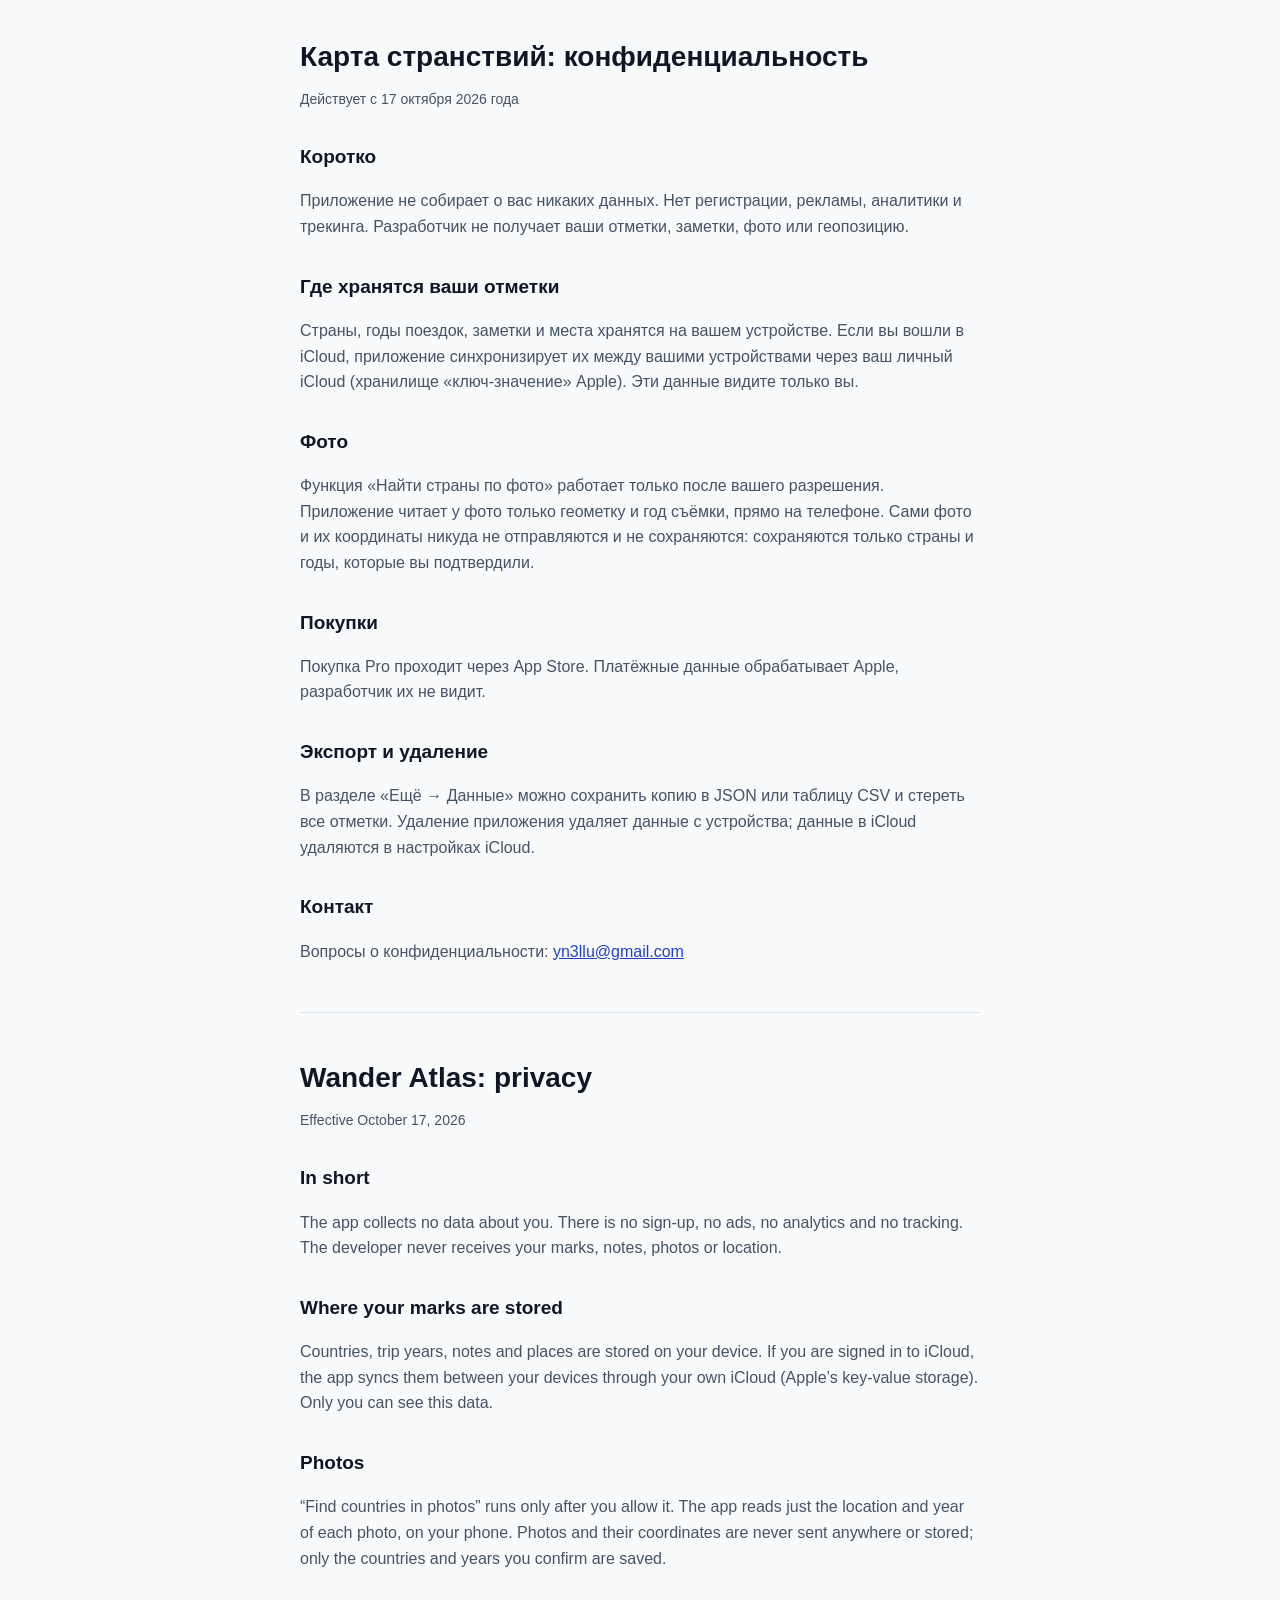
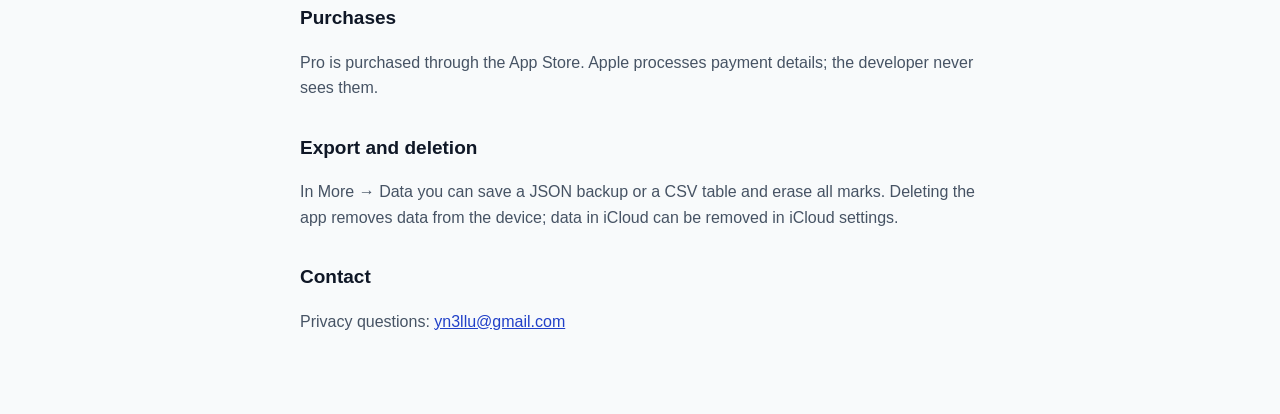
==== index.html @ 1e803e94 "Privacy policy for Wander Atlas / Карта странствий" ====
<!doctype html>
<html lang="ru">
<head>
<meta charset="utf-8">
<meta name="viewport" content="width=device-width,initial-scale=1">
<title>Карта странствий — конфиденциальность</title>
<style>
:root{--bg:#f8fafb;--ink:#0f1726;--ink2:#465364;--line:#dbe2e7;--accent:#2140c8}
@media (prefers-color-scheme:dark){:root{--bg:#10172a;--ink:#eef2fb;--ink2:#a8b3c9;--line:#27324f;--accent:#7b93ff}}
body{margin:0;background:var(--bg);color:var(--ink);font:16px/1.6 -apple-system,BlinkMacSystemFont,"Segoe UI",Roboto,sans-serif}
main{max-width:680px;margin:0 auto;padding:40px max(20px,env(safe-area-inset-left)) 64px}
h1{font-size:28px;line-height:1.2;margin:0 0 6px}
h2{font-size:19px;margin:32px 0 6px}
p,li{color:var(--ink2)}
.meta{color:var(--ink2);font-size:14px}
hr{border:0;border-top:1px solid var(--line);margin:48px 0}
a{color:var(--accent)}
</style>
</head>
<body>
<main>
<h1>Карта странствий: конфиденциальность</h1>
<p class="meta">Действует с 17 октября 2026 года</p>

<h2>Коротко</h2>
<p>Приложение не собирает о вас никаких данных. Нет регистрации, рекламы, аналитики и трекинга. Разработчик не получает ваши отметки, заметки, фото или геопозицию.</p>

<h2>Где хранятся ваши отметки</h2>
<p>Страны, годы поездок, заметки и места хранятся на вашем устройстве. Если вы вошли в iCloud, приложение синхронизирует их между вашими устройствами через ваш личный iCloud (хранилище «ключ-значение» Apple). Эти данные видите только вы.</p>

<h2>Фото</h2>
<p>Функция «Найти страны по фото» работает только после вашего разрешения. Приложение читает у фото только геометку и год съёмки, прямо на телефоне. Сами фото и их координаты никуда не отправляются и не сохраняются: сохраняются только страны и годы, которые вы подтвердили.</p>

<h2>Покупки</h2>
<p>Покупка Pro проходит через App Store. Платёжные данные обрабатывает Apple, разработчик их не видит.</p>

<h2>Экспорт и удаление</h2>
<p>В разделе «Ещё → Данные» можно сохранить копию в JSON или таблицу CSV и стереть все отметки. Удаление приложения удаляет данные с устройства; данные в iCloud удаляются в настройках iCloud.</p>

<h2>Контакт</h2>
<p>Вопросы о конфиденциальности: <a href="mailto:yn3llu@gmail.com">yn3llu@gmail.com</a></p>

<hr>

<h1>Wander Atlas: privacy</h1>
<p class="meta">Effective October 17, 2026</p>

<h2>In short</h2>
<p>The app collects no data about you. There is no sign-up, no ads, no analytics and no tracking. The developer never receives your marks, notes, photos or location.</p>

<h2>Where your marks are stored</h2>
<p>Countries, trip years, notes and places are stored on your device. If you are signed in to iCloud, the app syncs them between your devices through your own iCloud (Apple’s key-value storage). Only you can see this data.</p>

<h2>Photos</h2>
<p>“Find countries in photos” runs only after you allow it. The app reads just the location and year of each photo, on your phone. Photos and their coordinates are never sent anywhere or stored; only the countries and years you confirm are saved.</p>

<h2>Purchases</h2>
<p>Pro is purchased through the App Store. Apple processes payment details; the developer never sees them.</p>

<h2>Export and deletion</h2>
<p>In More → Data you can save a JSON backup or a CSV table and erase all marks. Deleting the app removes data from the device; data in iCloud can be removed in iCloud settings.</p>

<h2>Contact</h2>
<p>Privacy questions: <a href="mailto:yn3llu@gmail.com">yn3llu@gmail.com</a></p>
</main>
</body>
</html>
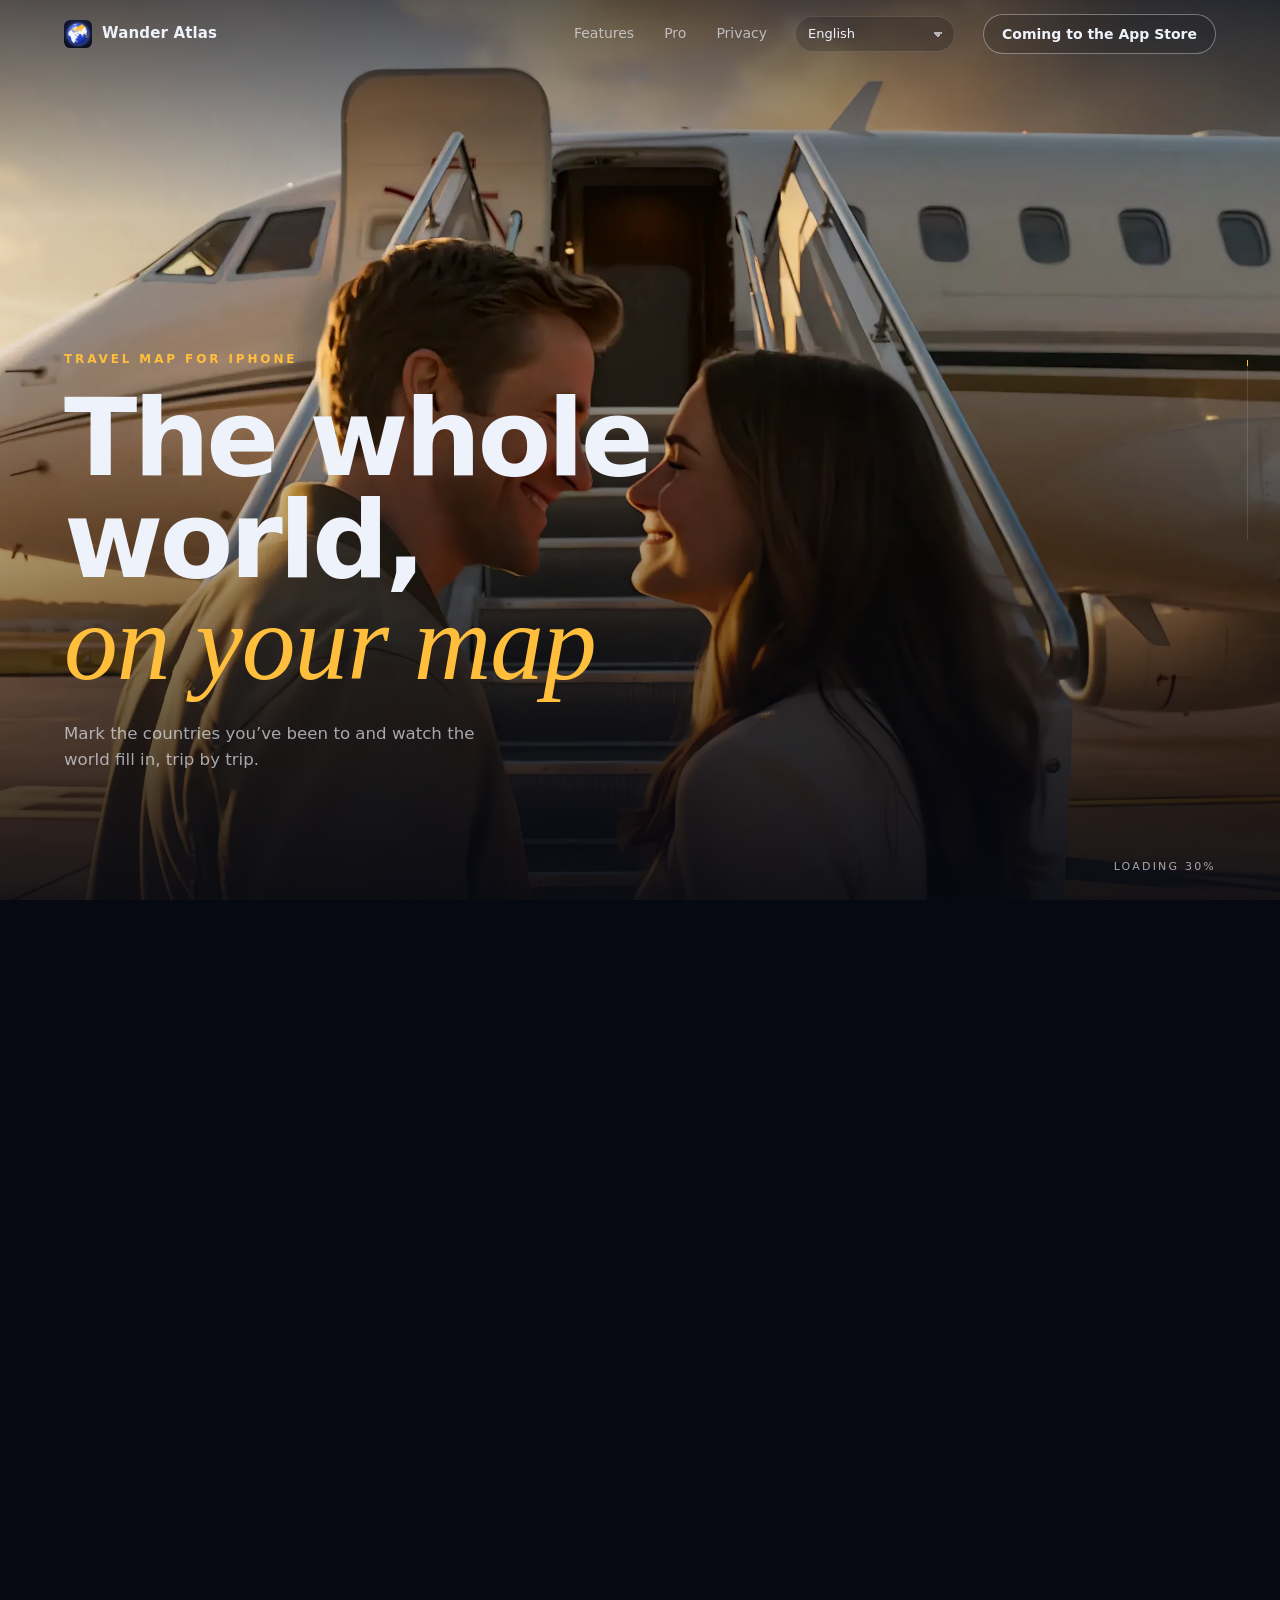
==== commit fada5ca5: "Wander Atlas landing (13 languages) + privacy policy at /privacy/" ====
--- a/index.html
+++ b/index.html
@@ -1,67 +1,213 @@
 <!doctype html>
-<html lang="ru">
+<html lang="en" data-langs="en,ru,es,pt,fr,de,it,zh-Hans,zh-Hant,ja,ko,tr,id">
 <head>
-<meta charset="utf-8">
-<meta name="viewport" content="width=device-width,initial-scale=1">
-<title>Карта странствий — конфиденциальность</title>
-<style>
-:root{--bg:#f8fafb;--ink:#0f1726;--ink2:#465364;--line:#dbe2e7;--accent:#2140c8}
-@media (prefers-color-scheme:dark){:root{--bg:#10172a;--ink:#eef2fb;--ink2:#a8b3c9;--line:#27324f;--accent:#7b93ff}}
-body{margin:0;background:var(--bg);color:var(--ink);font:16px/1.6 -apple-system,BlinkMacSystemFont,"Segoe UI",Roboto,sans-serif}
-main{max-width:680px;margin:0 auto;padding:40px max(20px,env(safe-area-inset-left)) 64px}
-h1{font-size:28px;line-height:1.2;margin:0 0 6px}
-h2{font-size:19px;margin:32px 0 6px}
-p,li{color:var(--ink2)}
-.meta{color:var(--ink2);font-size:14px}
-hr{border:0;border-top:1px solid var(--line);margin:48px 0}
-a{color:var(--accent)}
-</style>
+  <meta charset="utf-8">
+  <meta name="viewport" content="width=device-width, initial-scale=1, viewport-fit=cover">
+  <title data-i18n="meta.title">Wander Atlas — your travel map for iPhone</title>
+  <meta name="description" data-i18n-attr="content:meta.description" content="Mark the countries you’ve been to and watch your world fill in. Find trips in your photos, collect passport stamps, add widgets. No sign-up, no ads, works offline.">
+  <meta name="theme-color" content="#060912">
+  <meta property="og:title" content="Wander Atlas">
+  <meta property="og:description" content="Mark the countries you’ve been to and watch your world fill in.">
+  <meta property="og:image" content="assets/poster.jpg">
+  <link rel="icon" href="assets/img/favicon.png">
+  <link rel="apple-touch-icon" href="assets/img/apple-touch-icon.png">
+  <script>document.documentElement.classList.add('js')</script>
+  <link rel="preload" as="image" href="assets/poster.jpg">
+  <link rel="stylesheet" href="assets/css/site.css">
 </head>
 <body>
-<main>
-<h1>Карта странствий: конфиденциальность</h1>
-<p class="meta">Действует с 17 октября 2026 года</p>
-
-<h2>Коротко</h2>
-<p>Приложение не собирает о вас никаких данных. Нет регистрации, рекламы, аналитики и трекинга. Разработчик не получает ваши отметки, заметки, фото или геопозицию.</p>
-
-<h2>Где хранятся ваши отметки</h2>
-<p>Страны, годы поездок, заметки и места хранятся на вашем устройстве. Если вы вошли в iCloud, приложение синхронизирует их между вашими устройствами через ваш личный iCloud (хранилище «ключ-значение» Apple). Эти данные видите только вы.</p>
-
-<h2>Фото</h2>
-<p>Функция «Найти страны по фото» работает только после вашего разрешения. Приложение читает у фото только геометку и год съёмки, прямо на телефоне. Сами фото и их координаты никуда не отправляются и не сохраняются: сохраняются только страны и годы, которые вы подтвердили.</p>
-
-<h2>Покупки</h2>
-<p>Покупка Pro проходит через App Store. Платёжные данные обрабатывает Apple, разработчик их не видит.</p>
-
-<h2>Экспорт и удаление</h2>
-<p>В разделе «Ещё → Данные» можно сохранить копию в JSON или таблицу CSV и стереть все отметки. Удаление приложения удаляет данные с устройства; данные в iCloud удаляются в настройках iCloud.</p>
-
-<h2>Контакт</h2>
-<p>Вопросы о конфиденциальности: <a href="mailto:yn3llu@gmail.com">yn3llu@gmail.com</a></p>
-
-<hr>
-
-<h1>Wander Atlas: privacy</h1>
-<p class="meta">Effective October 17, 2026</p>
-
-<h2>In short</h2>
-<p>The app collects no data about you. There is no sign-up, no ads, no analytics and no tracking. The developer never receives your marks, notes, photos or location.</p>
-
-<h2>Where your marks are stored</h2>
-<p>Countries, trip years, notes and places are stored on your device. If you are signed in to iCloud, the app syncs them between your devices through your own iCloud (Apple’s key-value storage). Only you can see this data.</p>
-
-<h2>Photos</h2>
-<p>“Find countries in photos” runs only after you allow it. The app reads just the location and year of each photo, on your phone. Photos and their coordinates are never sent anywhere or stored; only the countries and years you confirm are saved.</p>
-
-<h2>Purchases</h2>
-<p>Pro is purchased through the App Store. Apple processes payment details; the developer never sees them.</p>
-
-<h2>Export and deletion</h2>
-<p>In More → Data you can save a JSON backup or a CSV table and erase all marks. Deleting the app removes data from the device; data in iCloud can be removed in iCloud settings.</p>
-
-<h2>Contact</h2>
-<p>Privacy questions: <a href="mailto:yn3llu@gmail.com">yn3llu@gmail.com</a></p>
-</main>
+
+  <header class="site-header" data-header>
+    <a class="logo" href="#top" aria-label="Wander Atlas"><img src="assets/img/favicon.png" alt="" width="28" height="28"><span>Wander Atlas</span></a>
+    <nav class="nav" aria-label="Menu">
+      <a href="#features" data-i18n="nav.features">Features</a>
+      <a href="#pro" data-i18n="nav.pro">Pro</a>
+      <a href="#privacy" data-i18n="nav.privacy">Privacy</a>
+    </nav>
+    <select class="lang" data-lang aria-label="Language"></select>
+    <a class="btn btn--ghost btn--sm" href="#get" data-i18n="cta.soon">Coming to the App Store</a>
+  </header>
+
+  <!--
+    The whole site is one scroll scene over the video (frame-scrub engine kept from the original page).
+    data-frames    — number of frames in assets/frames/{wide,tall}
+    data-video-map — scroll share : frame pairs; the video is scrubbed piecewise-linearly between them
+                     (plane on the ground under the first blocks, Earth from orbit under Pro, privacy and the end)
+    data-fade      — chapter fade in/out, share of the scroll
+    chapter timings (data-start / data-end) — shares of the section scroll.
+    Section height is in site.css (.journey).
+  -->
+  <main class="journey" id="top" data-journey
+        data-frames="193"
+        data-path="assets/frames/{set}/{index}.webp"
+        data-video-map="0:0 0.16:70 0.26:96 0.36:120 0.46:145 0.56:160 0.97:192"
+        data-fade="0.016">
+    <div class="journey__sticky">
+      <canvas class="journey__canvas" data-canvas aria-hidden="true"></canvas>
+      <div class="journey__shade" aria-hidden="true"></div>
+
+      <section class="chapter chapter--hero" data-chapter data-start="0" data-end="0.05">
+        <p class="eyebrow" data-i18n="hero.eyebrow">Travel map for iPhone</p>
+        <h1 class="display" data-i18n="hero.title">The whole world,<br><em>on your map</em></h1>
+        <p class="lead" data-i18n="hero.lead">Mark the countries you’ve been to and watch the world fill in, trip by trip.</p>
+      </section>
+
+      <section class="chapter chapter--card" data-chapter data-start="0.075" data-end="0.15" id="features">
+        <div class="card">
+          <div class="card__text">
+            <span class="chapter__num pop" style="--d:1">01</span>
+            <h2 class="chapter__title pop" style="--d:2" data-i18n="ch1.title">Tap. <em>Been.</em></h2>
+            <p class="chapter__text pop" style="--d:3" data-i18n="ch1.text">Choose Been, Want or Not into it for any country. Long-press and it’s painted in one go.</p>
+          </div>
+          <div class="card__media card__media--pair">
+            <figure class="phone pop pop--phone pop--back" style="--d:3"><img src="assets/screens/map.webp" alt="" width="660" height="1434"></figure>
+            <figure class="phone pop pop--phone" style="--d:4"><img src="assets/screens/card.webp" alt="" width="660" height="1434"></figure>
+          </div>
+        </div>
+      </section>
+
+      <section class="chapter chapter--card chapter--right" data-chapter data-start="0.175" data-end="0.245">
+        <div class="card">
+          <div class="card__text">
+            <span class="chapter__num pop" style="--d:1">02</span>
+            <h2 class="chapter__title pop" style="--d:2" data-i18n="ch2.title">Your photos <em>remember</em></h2>
+            <p class="chapter__text pop" style="--d:3" data-i18n="ch2.text">Wander Atlas reads the locations of your photos and suggests countries and trip years. Everything stays on your phone.</p>
+          </div>
+          <div class="card__media card__media--photos" aria-hidden="true">
+            <span class="photo pop" style="--d:3;--r:-8deg;--x:-100%;--y:-72%;z-index:2"><b>🇮🇹</b><i>2019</i></span>
+            <span class="photo pop" style="--d:4;--r:6deg;--x:-18%;--y:-104%"><b>🇯🇵</b><i>2024</i></span>
+            <span class="photo pop" style="--d:5;--r:-3deg;--x:-58%;--y:-2%"><b>🇵🇹</b><i>2023</i></span>
+            <span class="photo pop" style="--d:6;--r:9deg;--x:18%;--y:-1%;z-index:3"><b>🇲🇽</b><i>2022</i></span>
+          </div>
+        </div>
+      </section>
+
+      <section class="chapter chapter--card" data-chapter data-start="0.27" data-end="0.345">
+        <div class="card">
+          <div class="card__text">
+            <span class="chapter__num pop" style="--d:1">03</span>
+            <h2 class="chapter__title pop" style="--d:2" data-i18n="ch3.title">Your world <em>in numbers</em></h2>
+            <p class="chapter__text pop" style="--d:3" data-i18n="f3.text">Share of the world, of Earth’s land and its people, progress by continent and passport stamps: Ten, Euro tour, Islander and more.</p>
+          </div>
+          <div class="card__media">
+            <figure class="phone pop pop--phone" style="--d:3"><img src="assets/screens/stats.webp" alt="" width="660" height="1434"></figure>
+          </div>
+        </div>
+      </section>
+
+      <section class="chapter chapter--card chapter--right" data-chapter data-start="0.37" data-end="0.445">
+        <div class="card">
+          <div class="card__text">
+            <span class="chapter__num pop" style="--d:1">04</span>
+            <h2 class="chapter__title pop" style="--d:2" data-i18n="f4.title">Find any country</h2>
+            <p class="chapter__text pop" style="--d:3" data-i18n="f4.text">Search in 13 languages, filter by status, or paste a whole list to mark it at once.</p>
+          </div>
+          <div class="card__media">
+            <figure class="phone pop pop--phone" style="--d:3"><img src="assets/screens/list.webp" alt="" width="660" height="1434"></figure>
+          </div>
+        </div>
+      </section>
+
+      <section class="chapter chapter--card" data-chapter data-start="0.47" data-end="0.545">
+        <div class="card">
+          <div class="card__text">
+            <span class="chapter__num pop" style="--d:1">05</span>
+            <h2 class="chapter__title pop" style="--d:2" data-i18n="f5.title">Eight themes</h2>
+            <p class="chapter__text pop" style="--d:3" data-i18n="f5.text">From Atlas to Neon Seoul and Old Map, light and dark, with app icons to match.</p>
+          </div>
+          <div class="card__media">
+            <figure class="phone pop pop--phone" style="--d:3"><img src="assets/screens/themes.webp" alt="" width="660" height="1434"></figure>
+          </div>
+        </div>
+      </section>
+
+      <section class="chapter chapter--card chapter--right" data-chapter data-start="0.57" data-end="0.645">
+        <div class="card">
+          <div class="card__text">
+            <span class="chapter__num pop" style="--d:1">06</span>
+            <h2 class="chapter__title pop" style="--d:2" data-i18n="f6.title">On your Home Screen</h2>
+            <p class="chapter__text pop" style="--d:3" data-i18n="f6.text">Widgets with your map and count, Lock Screen widgets, and a share image for stories in one tap.</p>
+          </div>
+          <div class="card__media">
+            <figure class="phone pop pop--phone" style="--d:3"><img src="assets/screens/widgets.webp" alt="" width="660" height="1434"></figure>
+          </div>
+        </div>
+      </section>
+
+      <section class="chapter chapter--card chapter--wide" data-chapter data-start="0.67" data-end="0.76" id="pro">
+        <div class="card card--pro">
+          <div class="card__text">
+            <p class="eyebrow pop" style="--d:1">Pro</p>
+            <h2 class="chapter__title pop" style="--d:2" data-i18n="pro.title">One purchase. <em>Yours forever.</em></h2>
+            <p class="chapter__text pop" style="--d:3" data-i18n="pro.intro">No subscription. Unlocks on every device with your Apple Account.</p>
+            <ul class="checks">
+              <li class="pop" style="--d:4" data-i18n="pro.l1">7 more themes</li>
+              <li class="pop" style="--d:5" data-i18n="pro.l2">7 app icons in theme colours</li>
+              <li class="pop" style="--d:6" data-i18n="pro.l3">Your own colour for any country</li>
+              <li class="pop" style="--d:7" data-i18n="pro.l4">Find countries in your photos</li>
+            </ul>
+          </div>
+          <div class="icons" aria-hidden="true">
+            <img class="pop pop--icon" style="--d:3" src="assets/img/atlas.png" alt=""><img class="pop pop--icon" style="--d:4" src="assets/img/lagoon.png" alt="">
+            <img class="pop pop--icon" style="--d:5" src="assets/img/polar.png" alt=""><img class="pop pop--icon" style="--d:6" src="assets/img/sakura.png" alt="">
+            <img class="pop pop--icon" style="--d:7" src="assets/img/seoul.png" alt=""><img class="pop pop--icon" style="--d:8" src="assets/img/dunes.png" alt="">
+            <img class="pop pop--icon" style="--d:9" src="assets/img/graphite.png" alt=""><img class="pop pop--icon" style="--d:10" src="assets/img/oldmap.png" alt="">
+          </div>
+        </div>
+      </section>
+
+      <section class="chapter chapter--card chapter--wide" data-chapter data-start="0.785" data-end="0.875" id="privacy">
+        <div class="card card--privacy">
+          <div class="card__head">
+            <p class="eyebrow pop" style="--d:1" data-i18n="privacy.eyebrow">Privacy</p>
+            <h2 class="chapter__title pop" style="--d:2" data-i18n="privacy.title">No accounts.<br><em>No ads. No tracking.</em></h2>
+          </div>
+          <ol class="steps">
+            <li class="step pop" style="--d:3">
+              <span class="step__num">01</span>
+              <h3 class="step__title" data-i18n="p1.title">On your phone</h3>
+              <p class="step__text" data-i18n="p1.text">Your marks live on your device and in your own iCloud. We never see them.</p>
+            </li>
+            <li class="step pop" style="--d:4">
+              <span class="step__num">02</span>
+              <h3 class="step__title" data-i18n="p2.title">Photos stay put</h3>
+              <p class="step__text" data-i18n="p2.text">Only the location and year of a photo are read, right on the phone. Nothing is uploaded.</p>
+            </li>
+            <li class="step pop" style="--d:5">
+              <span class="step__num">03</span>
+              <h3 class="step__title" data-i18n="p3.title">Works offline</h3>
+              <p class="step__text" data-i18n="p3.text">The whole world map is inside the app. No internet needed, even at 10,000 metres.</p>
+            </li>
+          </ol>
+          <a class="link pop" style="--d:6" href="privacy/" data-i18n="privacy.link">Privacy policy →</a>
+        </div>
+      </section>
+
+      <section class="chapter chapter--final" data-chapter data-start="0.90" data-end="1" id="get">
+        <img class="final__icon pop pop--icon" style="--d:1" src="assets/img/icon-256.png" alt="" width="96" height="96">
+        <p class="eyebrow pop" style="--d:2">Wander Atlas</p>
+        <h2 class="display pop" style="--d:3" data-i18n="final.title">Where <em>next?</em></h2>
+        <p class="ticker pop" style="--d:4" data-i18n="final.ticker">195 countries · 13 languages · 0 ads</p>
+        <div class="actions pop" style="--d:5">
+          <span class="btn btn--accent btn--static" data-i18n="cta.soonLong">Coming soon to the App Store</span>
+          <a class="btn btn--ghost" href="#features" data-i18n="cta.inside">See what’s inside</a>
+        </div>
+        <footer class="final__foot pop" style="--d:6">
+          <span>© 2026 Wander Atlas</span>
+          <a href="privacy/" data-i18n="footer.privacy">Privacy policy</a>
+          <a href="mailto:yn3llu@gmail.com" data-i18n="footer.support">Support</a>
+        </footer>
+      </section>
+
+      <div class="scroll-hint" data-hint aria-hidden="true">
+        <span data-i18n="hint">Scroll</span>
+        <i></i>
+      </div>
+      <div class="journey__rail" aria-hidden="true"><span data-progress></span></div>
+      <div class="journey__loader" data-loader data-i18n-tpl="loader" aria-hidden="true">Loading 0%</div>
+    </div>
+  </main>
+
+  <script src="assets/js/main.js" defer></script>
 </body>
 </html>
--- a/assets/css/site.css
+++ b/assets/css/site.css
@@ -0,0 +1,327 @@
+/* Wander Atlas — landing. Fonts are self-hosted (no third-party requests). */
+@font-face { font-family: "Geologica"; font-weight: 600; font-display: swap; src: url(../fonts/geologica-latin-600-normal.woff2) format("woff2"); unicode-range: U+0000-00FF, U+0131, U+0152-0153, U+02BB-02BC, U+02C6, U+02DA, U+02DC, U+2000-206F, U+2074, U+20AC, U+2122, U+2191, U+2193, U+2212, U+2215, U+FEFF, U+FFFD; }
+@font-face { font-family: "Geologica"; font-weight: 600; font-display: swap; src: url(../fonts/geologica-latin-ext-600-normal.woff2) format("woff2"); unicode-range: U+0100-02AF, U+0304, U+0308, U+0329, U+1E00-1E9F, U+1EF2-1EFF, U+2020, U+20A0-20AB, U+20AD-20C0, U+2113, U+2C60-2C7F, U+A720-A7FF; }
+@font-face { font-family: "Geologica"; font-weight: 600; font-display: swap; src: url(../fonts/geologica-cyrillic-600-normal.woff2) format("woff2"); unicode-range: U+0301, U+0400-045F, U+0490-0491, U+04B0-04B1, U+2116; }
+@font-face { font-family: "Geologica"; font-weight: 800; font-display: swap; src: url(../fonts/geologica-latin-800-normal.woff2) format("woff2"); unicode-range: U+0000-00FF, U+0131, U+0152-0153, U+02BB-02BC, U+02C6, U+02DA, U+02DC, U+2000-206F, U+2074, U+20AC, U+2122, U+2191, U+2193, U+2212, U+2215, U+FEFF, U+FFFD; }
+@font-face { font-family: "Geologica"; font-weight: 800; font-display: swap; src: url(../fonts/geologica-latin-ext-800-normal.woff2) format("woff2"); unicode-range: U+0100-02AF, U+0304, U+0308, U+0329, U+1E00-1E9F, U+1EF2-1EFF, U+2020, U+20A0-20AB, U+20AD-20C0, U+2113, U+2C60-2C7F, U+A720-A7FF; }
+@font-face { font-family: "Geologica"; font-weight: 800; font-display: swap; src: url(../fonts/geologica-cyrillic-800-normal.woff2) format("woff2"); unicode-range: U+0301, U+0400-045F, U+0490-0491, U+04B0-04B1, U+2116; }
+@font-face { font-family: "Onest"; font-weight: 400; font-display: swap; src: url(../fonts/onest-latin-400-normal.woff2) format("woff2"); unicode-range: U+0000-00FF, U+0131, U+0152-0153, U+02BB-02BC, U+02C6, U+02DA, U+02DC, U+2000-206F, U+2074, U+20AC, U+2122, U+2191, U+2193, U+2212, U+2215, U+FEFF, U+FFFD; }
+@font-face { font-family: "Onest"; font-weight: 400; font-display: swap; src: url(../fonts/onest-latin-ext-400-normal.woff2) format("woff2"); unicode-range: U+0100-02AF, U+0304, U+0308, U+0329, U+1E00-1E9F, U+1EF2-1EFF, U+2020, U+20A0-20AB, U+20AD-20C0, U+2113, U+2C60-2C7F, U+A720-A7FF; }
+@font-face { font-family: "Onest"; font-weight: 400; font-display: swap; src: url(../fonts/onest-cyrillic-400-normal.woff2) format("woff2"); unicode-range: U+0301, U+0400-045F, U+0490-0491, U+04B0-04B1, U+2116; }
+@font-face { font-family: "Onest"; font-weight: 600; font-display: swap; src: url(../fonts/onest-latin-600-normal.woff2) format("woff2"); unicode-range: U+0000-00FF, U+0131, U+0152-0153, U+02BB-02BC, U+02C6, U+02DA, U+02DC, U+2000-206F, U+2074, U+20AC, U+2122, U+2191, U+2193, U+2212, U+2215, U+FEFF, U+FFFD; }
+@font-face { font-family: "Onest"; font-weight: 600; font-display: swap; src: url(../fonts/onest-latin-ext-600-normal.woff2) format("woff2"); unicode-range: U+0100-02AF, U+0304, U+0308, U+0329, U+1E00-1E9F, U+1EF2-1EFF, U+2020, U+20A0-20AB, U+20AD-20C0, U+2113, U+2C60-2C7F, U+A720-A7FF; }
+@font-face { font-family: "Onest"; font-weight: 600; font-display: swap; src: url(../fonts/onest-cyrillic-600-normal.woff2) format("woff2"); unicode-range: U+0301, U+0400-045F, U+0490-0491, U+04B0-04B1, U+2116; }
+@font-face { font-family: "Spectral"; font-style: italic; font-weight: 400; font-display: swap; src: url(../fonts/spectral-latin-400-italic.woff2) format("woff2"); unicode-range: U+0000-00FF, U+0131, U+0152-0153, U+02BB-02BC, U+02C6, U+02DA, U+02DC, U+2000-206F, U+2074, U+20AC, U+2122, U+2191, U+2193, U+2212, U+2215, U+FEFF, U+FFFD; }
+@font-face { font-family: "Spectral"; font-style: italic; font-weight: 400; font-display: swap; src: url(../fonts/spectral-latin-ext-400-italic.woff2) format("woff2"); unicode-range: U+0100-02AF, U+0304, U+0308, U+0329, U+1E00-1E9F, U+1EF2-1EFF, U+2020, U+20A0-20AB, U+20AD-20C0, U+2113, U+2C60-2C7F, U+A720-A7FF; }
+@font-face { font-family: "Spectral"; font-style: italic; font-weight: 400; font-display: swap; src: url(../fonts/spectral-cyrillic-400-italic.woff2) format("woff2"); unicode-range: U+0301, U+0400-045F, U+0490-0491, U+04B0-04B1, U+2116; }
+
+:root {
+  --bg: #060912;
+  --surface: #0c1120;
+  --surface-2: #121a2e;
+  --text: #eef2fb;
+  --muted: rgba(238, 242, 251, 0.66);
+  --faint: rgba(238, 242, 251, 0.13);
+  --accent: #ffbf3c;          /* the app's "Want" amber in dark mode */
+  --accent-ink: #1c1400;
+  --been: #7b93ff;            /* the app's "Been" blue in dark mode */
+
+  --display: "Geologica", "Onest", system-ui, -apple-system, "PingFang SC", "Hiragino Sans", "Apple SD Gothic Neo", sans-serif;
+  --sans: "Onest", system-ui, -apple-system, "PingFang SC", "Hiragino Sans", "Apple SD Gothic Neo", "Segoe UI", sans-serif;
+  --serif: "Spectral", Georgia, "Times New Roman", serif;
+
+  --gutter: clamp(20px, 5vw, 72px);
+  --header-h: 68px;
+  --ease-out: cubic-bezier(0.2, 0.7, 0.2, 1);
+}
+
+*, *::before, *::after { box-sizing: border-box; }
+html { -webkit-text-size-adjust: 100%; scroll-behavior: smooth; }
+body {
+  margin: 0;
+  background: var(--bg);
+  color: var(--text);
+  font: 400 16px/1.6 var(--sans);
+  -webkit-font-smoothing: antialiased;
+  -moz-osx-font-smoothing: grayscale;
+}
+a { color: inherit; text-decoration: none; }
+img { display: block; max-width: 100%; }
+:focus-visible { outline: 2px solid var(--accent); outline-offset: 3px; }
+
+/* ---------- common ---------- */
+.logo { display: inline-flex; align-items: center; gap: 10px; font: 600 15px/1 var(--display); letter-spacing: 0.01em; }
+.logo img { border-radius: 22.5%; }
+.eyebrow { margin: 0 0 18px; font-size: 12px; font-weight: 600; letter-spacing: 0.24em; text-transform: uppercase; color: var(--accent); }
+.display {
+  margin: 0;
+  font: 800 clamp(48px, 8.4vw, 128px)/0.95 var(--display);
+  letter-spacing: -0.035em;
+  text-wrap: balance;
+}
+.display em, .chapter__title em {
+  font-family: var(--serif);
+  font-style: italic;
+  font-weight: 400;
+  letter-spacing: -0.01em;
+  color: var(--accent);
+}
+/* Chinese, Japanese, Korean: the serif italic has no CJK glyphs — keep the gold accent, upright sans */
+:lang(zh) :is(.display, .chapter__title) em, :lang(ja) :is(.display, .chapter__title) em, :lang(ko) :is(.display, .chapter__title) em {
+  font-family: var(--display); font-style: normal; font-weight: 800; letter-spacing: -0.02em;
+}
+:lang(zh) :is(.display, .chapter__title), :lang(ja) :is(.display, .chapter__title), :lang(ko) :is(.display, .chapter__title) { line-height: 1.15; line-break: strict; }
+:lang(ko) :is(.display, .chapter__title, .chapter__text, .lead) { word-break: keep-all; }   /* Korean wraps between words */
+:lang(ja) :is(.display, .chapter__title, .chapter__text, .lead, .step__text) { word-break: auto-phrase; }                     /* Japanese wraps between phrases where supported */
+.lead { max-width: 460px; margin: 26px 0 0; font-size: clamp(16px, 1.3vw, 19px); color: var(--muted); }
+.link { color: var(--accent); border-bottom: 1px solid rgba(255, 191, 60, 0.35); transition: border-color 0.3s; }
+.link:hover { border-color: var(--accent); }
+
+.btn {
+  display: inline-flex; align-items: center; justify-content: center; gap: 10px;
+  min-height: 52px; padding: 0 28px;
+  border: 1px solid transparent; border-radius: 999px;
+  font: 600 15px/1 var(--sans);
+  cursor: pointer; white-space: nowrap;
+  transition: background-color 0.3s, border-color 0.3s, color 0.3s, transform 0.3s var(--ease-out);
+}
+.btn:hover { transform: translateY(-1px); }
+.btn--sm { min-height: 40px; padding: 0 18px; font-size: 14px; }
+.btn--accent { background: var(--accent); color: var(--accent-ink); }
+.btn--accent:hover { background: #ffcd66; }
+.btn--static { cursor: default; }
+.btn--static:hover { transform: none; }
+.btn--ghost {
+  border-color: rgba(238, 242, 251, 0.38); color: var(--text);
+  background: rgba(6, 9, 18, 0.14); backdrop-filter: blur(8px); -webkit-backdrop-filter: blur(8px);
+}
+.btn--ghost:hover { border-color: var(--text); }
+
+/* ---------- header ---------- */
+.site-header {
+  position: fixed; inset: 0 0 auto; z-index: 50;
+  display: flex; align-items: center; gap: 28px;
+  height: calc(var(--header-h) + env(safe-area-inset-top, 0px));
+  padding: env(safe-area-inset-top, 0px) var(--gutter) 0;
+  border-bottom: 1px solid transparent;
+  transition: background-color 0.4s, border-color 0.4s, backdrop-filter 0.4s;
+}
+.site-header.is-solid {
+  background: rgba(6, 9, 18, 0.74); border-bottom-color: var(--faint);
+  backdrop-filter: blur(16px); -webkit-backdrop-filter: blur(16px);
+}
+.nav { display: flex; gap: 30px; margin-left: auto; font-size: 14px; }
+.nav a { color: var(--muted); transition: color 0.3s; }
+.nav a:hover { color: var(--text); }
+.lang {
+  -webkit-appearance: none; appearance: none;
+  height: 36px; padding: 0 30px 0 12px; border-radius: 999px;
+  border: 1px solid var(--faint); background: rgba(6, 9, 18, 0.2); color: var(--text);
+  font: 500 13px var(--sans); cursor: pointer;
+  background-image: linear-gradient(45deg, transparent 50%, var(--muted) 50%), linear-gradient(135deg, var(--muted) 50%, transparent 50%);
+  background-position: calc(100% - 16px) 15px, calc(100% - 11px) 15px; background-size: 5px 5px; background-repeat: no-repeat;
+}
+.lang option { color: #000; }
+@media (max-width: 860px) {
+  .nav { display: none; }
+  .lang { margin-left: auto; }
+  .site-header .btn { display: none; }
+}
+
+/* ---------- the whole site is one scroll scene (frame-scrub mechanics as in the original page) ---------- */
+.journey { position: relative; display: block; height: 1500vh; }
+.journey__sticky {
+  position: sticky; top: 0; height: 100vh; height: 100svh; overflow: hidden;
+  background: #000 url("../poster.jpg") center / cover no-repeat;
+}
+.journey__canvas { position: absolute; inset: 0; display: block; width: 100%; height: 100%; }
+.journey__shade {
+  position: absolute; inset: 0; pointer-events: none;
+  background:
+    linear-gradient(180deg, rgba(6, 9, 18, 0.6) 0%, rgba(6, 9, 18, 0) 24%),
+    linear-gradient(0deg, rgba(6, 9, 18, 0.88) 0%, rgba(6, 9, 18, 0.42) 32%, rgba(6, 9, 18, 0) 60%);
+}
+.chapter {
+  position: absolute; left: var(--gutter); bottom: clamp(108px, 14vh, 160px);
+  max-width: 560px; opacity: 0; visibility: hidden; will-change: opacity, transform;
+}
+.chapter--right { left: auto; right: var(--gutter); }
+.chapter--hero { max-width: 940px; opacity: 1; visibility: visible; }
+.chapter--hero > * { animation: rise 1.4s var(--ease-out) both; }
+.chapter--hero > :nth-child(2) { animation-delay: 0.12s; }
+.chapter--hero > :nth-child(3) { animation-delay: 0.28s; }
+.chapter--final {
+  inset: 0; max-width: none;
+  display: flex; flex-direction: column; align-items: center; justify-content: center;
+  padding: 0 var(--gutter); text-align: center;
+}
+.final__icon { width: 88px; height: 88px; border-radius: 22.5%; margin-bottom: 26px; box-shadow: 0 20px 60px -10px rgba(123, 147, 255, 0.55), 0 0 0 1px rgba(255, 255, 255, 0.08); }
+.ticker { margin: 22px 0 0; font: 600 13px var(--sans); letter-spacing: 0.18em; text-transform: uppercase; color: var(--muted); }
+.final__foot {
+  position: absolute; left: 0; right: 0; bottom: calc(22px + env(safe-area-inset-bottom, 0px));
+  display: flex; flex-wrap: wrap; justify-content: center; gap: 8px 26px; padding: 0 var(--gutter);
+  font-size: 13px; color: var(--muted);
+}
+.final__foot a { transition: color 0.3s; }
+.final__foot a:hover { color: var(--text); }
+.chapter__num { display: flex; align-items: center; gap: 14px; font-size: 12px; font-weight: 600; letter-spacing: 0.28em; color: var(--accent); }
+.chapter__num::after { content: ""; width: 48px; height: 1px; background: currentColor; opacity: 0.6; }
+.chapter__title { margin: 16px 0; font: 800 clamp(40px, 4.6vw, 72px)/1 var(--display); letter-spacing: -0.03em; text-wrap: balance; }
+.chapter__text { max-width: 440px; margin: 0; font-size: clamp(15px, 1.2vw, 18px); color: var(--muted); }
+.actions { display: flex; flex-wrap: wrap; justify-content: center; gap: 12px; margin-top: 36px; }
+.scroll-hint {
+  position: absolute; left: 50%; bottom: calc(24px + env(safe-area-inset-bottom, 0px));
+  display: flex; flex-direction: column; align-items: center; gap: 10px;
+  transform: translateX(-50%); font-size: 11px; letter-spacing: 0.3em; text-transform: uppercase;
+  color: var(--muted); pointer-events: none;
+}
+.scroll-hint i { position: relative; width: 1px; height: 40px; overflow: hidden; background: var(--faint); }
+.scroll-hint i::after { content: ""; position: absolute; inset: 0; background: var(--text); animation: drip 2s var(--ease-out) infinite; }
+.journey__rail { position: absolute; top: 50%; right: calc(var(--gutter) / 2); width: 1px; height: 180px; margin-top: -90px; background: var(--faint); }
+.journey__rail span { position: absolute; inset: 0; background: var(--accent); transform: scaleY(0); transform-origin: top; }
+.journey__loader {
+  position: absolute; right: var(--gutter); bottom: calc(24px + env(safe-area-inset-bottom, 0px));
+  font-size: 11px; letter-spacing: 0.2em; text-transform: uppercase; color: var(--muted); transition: opacity 0.6s;
+}
+.journey__loader.is-done { opacity: 0; }
+
+/* ---------- glass cards that pop out over the video ---------- */
+.chapter.chapter--card {
+  inset: calc(var(--header-h) + env(safe-area-inset-top, 0px)) var(--gutter) clamp(28px, 6vh, 64px);
+  max-width: none; display: flex; align-items: center; justify-content: flex-start;
+}
+.chapter.chapter--card.chapter--right { justify-content: flex-end; }
+.chapter.chapter--wide { justify-content: center; }
+.card {
+  position: relative; display: grid; grid-template-columns: minmax(0, 1fr) auto; align-items: center;
+  gap: clamp(28px, 4vw, 72px); width: min(1000px, 100%);
+  padding: clamp(28px, 3.4vw, 52px) clamp(28px, 4vw, 64px);
+  border-radius: 36px; border: 1px solid rgba(255, 255, 255, 0.12);
+  background: linear-gradient(160deg, rgba(16, 22, 40, 0.74), rgba(6, 9, 18, 0.6));
+  backdrop-filter: blur(22px) saturate(150%); -webkit-backdrop-filter: blur(22px) saturate(150%);
+  box-shadow: 0 50px 120px -40px rgba(0, 0, 0, 0.85), inset 0 1px 0 rgba(255, 255, 255, 0.08);
+}
+.chapter--right .card { grid-template-columns: auto minmax(0, 1fr); }
+.chapter--right .card__text { order: 2; }
+.card__media { position: relative; display: flex; justify-content: center; align-items: center; }
+
+.phone {
+  --ph: min(64vh, 620px);
+  position: relative; margin: 0; flex: 0 0 auto;
+  height: var(--ph); aspect-ratio: 660 / 1434; border-radius: 13.5% / 6.2%; overflow: hidden;
+  background: #000; border: 8px solid #1a1f2c;
+  box-shadow: 0 0 0 1px rgba(255, 255, 255, 0.1), 0 40px 90px -30px rgba(123, 147, 255, 0.45), 0 30px 60px -20px rgba(0, 0, 0, 0.7);
+}
+.phone::before { /* Dynamic Island */
+  content: ""; position: absolute; z-index: 2; top: 1.6%; left: 50%; width: 29%; height: 2.6%;
+  transform: translateX(-50%); border-radius: 999px; background: #000;
+}
+.phone img { width: 100%; height: 100%; object-fit: cover; }
+.card__media .phone { margin: -9vh 0; }                    /* the phone sticks out of the card */
+.card__media--pair .phone + .phone { margin-left: calc(var(--ph) * -0.2); }
+.card__media--pair .pop--back { --rest: rotate(-7deg) translateY(5%) scale(0.9); filter: brightness(0.7); }
+
+/* photo-scan polaroids */
+.card__media--photos { width: clamp(280px, 28vw, 400px); height: min(58vh, 480px); }
+.photo {
+  --rest: translate(var(--x), var(--y)) rotate(var(--r));
+  position: absolute; left: 50%; top: 50%; width: 46%; aspect-ratio: 4 / 5;
+  display: flex; flex-direction: column; padding: 7% 7% 0; border-radius: 6px;
+  background: #f5f1e8; box-shadow: 0 24px 50px -18px rgba(0, 0, 0, 0.8);
+}
+.photo b {
+  flex: 1; display: grid; place-items: center; border-radius: 3px; font-size: clamp(40px, 4.4vw, 64px);
+  background: radial-gradient(120% 90% at 30% 20%, #ffd58a 0%, #f08a5d 45%, #5b3f8c 100%);
+}
+.photo i { padding: 8% 0 10%; font: italic 400 clamp(18px, 1.8vw, 24px)/1 var(--serif); color: #2a2620; text-align: center; }
+
+/* Pro */
+.card--pro { grid-template-columns: minmax(0, 1.05fr) minmax(0, 1fr); }
+.checks { margin: 26px 0 0; padding: 0; list-style: none; display: grid; gap: 12px; font-size: 17px; }
+.checks li { display: flex; gap: 14px; align-items: baseline; }
+.checks li::before { content: ""; flex: 0 0 auto; width: 16px; height: 9px; border-left: 2px solid var(--accent); border-bottom: 2px solid var(--accent); transform: translateY(-3px) rotate(-45deg); }
+.icons { display: grid; grid-template-columns: repeat(4, minmax(0, 1fr)); gap: clamp(14px, 2vw, 26px); }
+.icons img { width: 100%; aspect-ratio: 1; border-radius: 22.5%; box-shadow: 0 14px 34px -14px rgba(0, 0, 0, 0.8), 0 0 0 1px rgba(255, 255, 255, 0.06); }
+
+/* privacy */
+.chapter--wide .card { width: min(1160px, 100%); }
+.card--privacy { display: block; }
+.card--privacy .chapter__title { margin-bottom: 0; }
+.steps { display: grid; grid-template-columns: repeat(3, minmax(0, 1fr)); gap: clamp(20px, 3vw, 44px); margin: clamp(26px, 4vh, 44px) 0; padding: 0; list-style: none; }
+.step { padding-top: 22px; border-top: 1px solid var(--faint); }
+.step__num { font: italic 400 40px/1 var(--serif); color: var(--accent); }
+.step__title { margin: 16px 0 8px; font: 800 20px/1.2 var(--display); letter-spacing: -0.01em; }
+.step__text { margin: 0; color: var(--muted); font-size: 15px; }
+
+/* pop: scroll brings a chapter in, its pieces spring out one after another */
+.js .pop {
+  opacity: 0; transform: translate3d(0, 28px, 0) scale(0.94) var(--rest,);
+  transition: opacity 0.5s ease calc(var(--d, 0) * 80ms), transform 0.9s cubic-bezier(0.34, 1.56, 0.64, 1) calc(var(--d, 0) * 80ms);
+}
+.js .pop--phone { transform: translate3d(0, 90px, 0) rotate(5deg) scale(0.9) var(--rest,); transition-duration: 0.6s, 1.1s; }
+.js .pop--icon { transform: scale(0.3) rotate(-18deg); }
+.js .photo.pop { transform: translate(-50%, 40%) rotate(0deg) scale(0.5); }
+.js .chapter--card .card {
+  opacity: 0; transform: translate3d(0, 50px, 0) scale(0.95);
+  transition: opacity 0.6s ease, transform 1s cubic-bezier(0.34, 1.3, 0.64, 1);
+}
+.js .chapter.is-in .pop { opacity: 1; transform: var(--rest, none); }
+.js .chapter.is-in .card { opacity: 1; transform: none; }
+
+@media (max-width: 760px) {
+  .journey { height: 1250vh; }
+  .chapter, .chapter--right { left: var(--gutter); right: var(--gutter); bottom: calc(124px + env(safe-area-inset-bottom, 0px)); }
+  .chapter--final { inset: 0; }
+  .journey__rail { display: none; }
+  .journey__loader { left: var(--gutter); right: auto; top: calc(var(--header-h) + env(safe-area-inset-top, 0px)); bottom: auto; }
+  .ticker { letter-spacing: 0.1em; }
+
+  .chapter.chapter--card {
+    inset: calc(var(--header-h) + env(safe-area-inset-top, 0px)) 14px calc(14px + env(safe-area-inset-bottom, 0px));
+    align-items: flex-end;
+  }
+  .card, .chapter--right .card { grid-template-columns: minmax(0, 1fr); gap: 0; width: 100%; padding: 0; border: 0; border-radius: 0; background: none; box-shadow: none; backdrop-filter: none; -webkit-backdrop-filter: none; }
+  .card__text, .card--pro, .card--privacy {
+    position: relative; z-index: 1; padding: 22px 22px 24px; border-radius: 26px;
+    border: 1px solid rgba(255, 255, 255, 0.12);
+    background: linear-gradient(160deg, rgba(16, 22, 40, 0.8), rgba(6, 9, 18, 0.7));
+    backdrop-filter: blur(20px) saturate(150%); -webkit-backdrop-filter: blur(20px) saturate(150%);
+    box-shadow: 0 30px 80px -30px rgba(0, 0, 0, 0.85);
+  }
+  .card--pro .card__text { padding: 0; border: 0; background: none; box-shadow: none; backdrop-filter: none; -webkit-backdrop-filter: none; }
+  .chapter--right .card__text { order: 0; }
+  .card__media { order: -1; margin-bottom: -34px; }
+  .phone { --ph: min(44svh, 400px); border-width: 6px; }
+  .card__media .phone { margin: 0; }
+  .card__media--photos { width: 100%; height: min(40svh, 330px); }
+  .photo { width: min(34%, 150px); }
+  .photo b { font-size: 40px; }
+  .photo i { font-size: 17px; }
+  .chapter__title { margin: 10px 0; font-size: clamp(30px, 8.4vw, 40px); }
+  .chapter__text { font-size: 15px; }
+  .card--pro { grid-template-columns: minmax(0, 1fr); gap: 20px; }
+  .card--pro .icons { order: -1; gap: 12px; width: min(100%, 300px); }
+  .checks { margin-top: 16px; gap: 8px; font-size: 15px; }
+  .steps { grid-template-columns: minmax(0, 1fr); gap: 14px; margin: 18px 0; }
+  .step { display: grid; grid-template-columns: 34px minmax(0, 1fr); column-gap: 8px; padding-top: 14px; }
+  .step__num { grid-row: span 2; font-size: 26px; }
+  .step__title { margin: 0 0 4px; font-size: 17px; }
+  .step__text { font-size: 14px; }
+}
+@media (max-width: 760px) and (max-height: 700px) {
+  .phone { --ph: 36svh; }
+  .chapter__title { font-size: 28px; }
+  .card--pro .icons { width: min(100%, 220px); gap: 10px; }
+  .checks li { font-size: 14px; }
+  .step__text { font-size: 13px; line-height: 1.45; }
+  .steps { gap: 10px; margin: 14px 0; }
+  .step { padding-top: 10px; }
+}
+@keyframes rise { from { opacity: 0; transform: translateY(32px); } }
+@keyframes drip { 0% { transform: translateY(-100%); } 60%, 100% { transform: translateY(100%); } }
+
+@media (prefers-reduced-motion: reduce) {
+  html { scroll-behavior: auto; }
+  .chapter--hero > *, .scroll-hint i::after { animation: none; }
+  .js .pop, .js .chapter--card .card { transform: var(--rest, none); transition: opacity 0.3s ease; }
+}
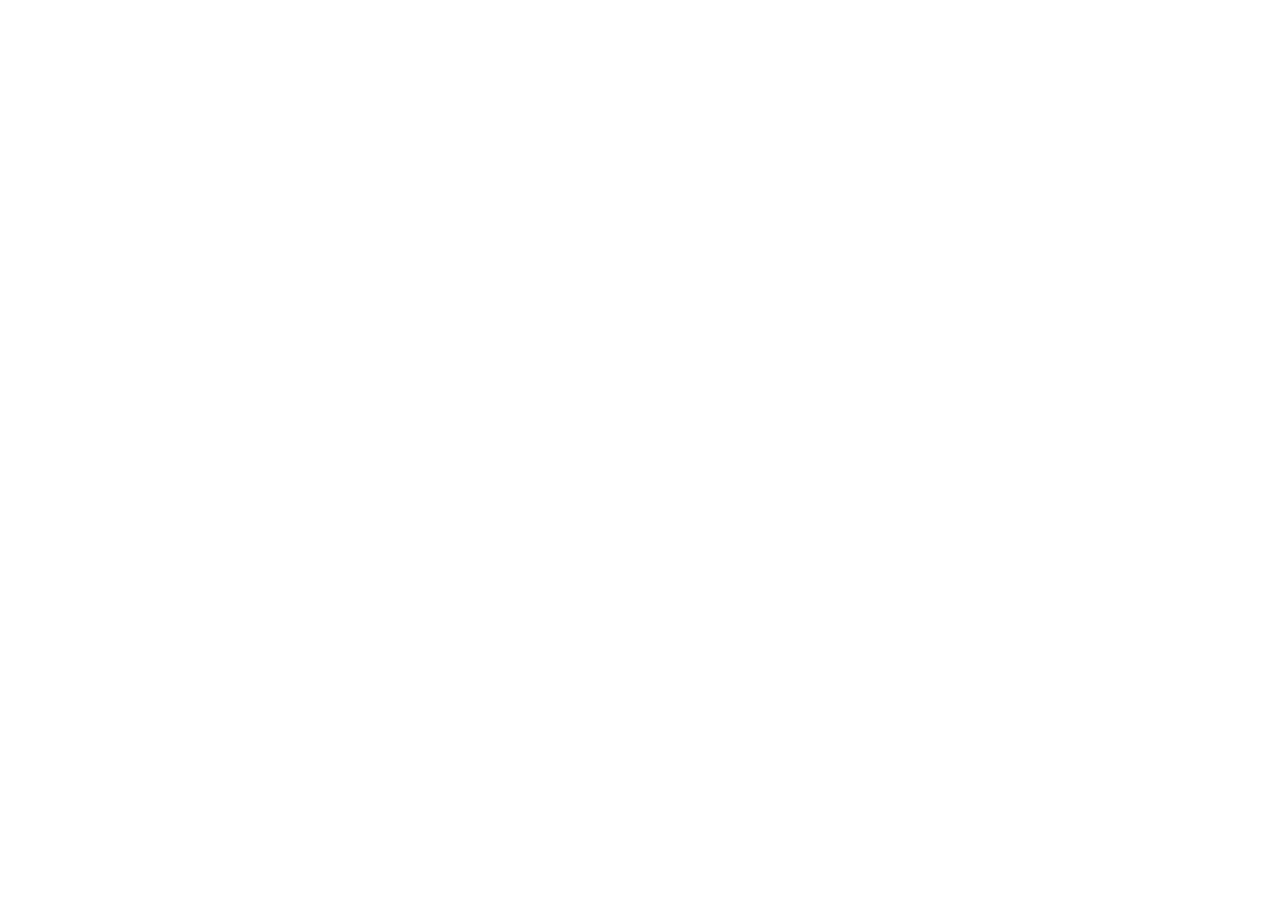
==== commit 3088c17d: "Moved to wanderatlas.app: redirect pages" ====
--- a/index.html
+++ b/index.html
@@ -1,213 +1,15 @@
 <!doctype html>
-<html lang="en" data-langs="en,ru,es,pt,fr,de,it,zh-Hans,zh-Hant,ja,ko,tr,id">
+<html lang="en">
 <head>
-  <meta charset="utf-8">
-  <meta name="viewport" content="width=device-width, initial-scale=1, viewport-fit=cover">
-  <title data-i18n="meta.title">Wander Atlas — your travel map for iPhone</title>
-  <meta name="description" data-i18n-attr="content:meta.description" content="Mark the countries you’ve been to and watch your world fill in. Find trips in your photos, collect passport stamps, add widgets. No sign-up, no ads, works offline.">
-  <meta name="theme-color" content="#060912">
-  <meta property="og:title" content="Wander Atlas">
-  <meta property="og:description" content="Mark the countries you’ve been to and watch your world fill in.">
-  <meta property="og:image" content="assets/poster.jpg">
-  <link rel="icon" href="assets/img/favicon.png">
-  <link rel="apple-touch-icon" href="assets/img/apple-touch-icon.png">
-  <script>document.documentElement.classList.add('js')</script>
-  <link rel="preload" as="image" href="assets/poster.jpg">
-  <link rel="stylesheet" href="assets/css/site.css">
+<meta charset="utf-8">
+<meta name="viewport" content="width=device-width,initial-scale=1">
+<title>Wander Atlas</title>
+<link rel="canonical" href="https://wanderatlas.app/">
+<meta name="robots" content="noindex">
+<meta http-equiv="refresh" content="0; url=https://wanderatlas.app/">
+<script>location.replace('https://wanderatlas.app/' + location.search + location.hash);</script>
 </head>
-<body>
-
-  <header class="site-header" data-header>
-    <a class="logo" href="#top" aria-label="Wander Atlas"><img src="assets/img/favicon.png" alt="" width="28" height="28"><span>Wander Atlas</span></a>
-    <nav class="nav" aria-label="Menu">
-      <a href="#features" data-i18n="nav.features">Features</a>
-      <a href="#pro" data-i18n="nav.pro">Pro</a>
-      <a href="#privacy" data-i18n="nav.privacy">Privacy</a>
-    </nav>
-    <select class="lang" data-lang aria-label="Language"></select>
-    <a class="btn btn--ghost btn--sm" href="#get" data-i18n="cta.soon">Coming to the App Store</a>
-  </header>
-
-  <!--
-    The whole site is one scroll scene over the video (frame-scrub engine kept from the original page).
-    data-frames    — number of frames in assets/frames/{wide,tall}
-    data-video-map — scroll share : frame pairs; the video is scrubbed piecewise-linearly between them
-                     (plane on the ground under the first blocks, Earth from orbit under Pro, privacy and the end)
-    data-fade      — chapter fade in/out, share of the scroll
-    chapter timings (data-start / data-end) — shares of the section scroll.
-    Section height is in site.css (.journey).
-  -->
-  <main class="journey" id="top" data-journey
-        data-frames="193"
-        data-path="assets/frames/{set}/{index}.webp"
-        data-video-map="0:0 0.16:70 0.26:96 0.36:120 0.46:145 0.56:160 0.97:192"
-        data-fade="0.016">
-    <div class="journey__sticky">
-      <canvas class="journey__canvas" data-canvas aria-hidden="true"></canvas>
-      <div class="journey__shade" aria-hidden="true"></div>
-
-      <section class="chapter chapter--hero" data-chapter data-start="0" data-end="0.05">
-        <p class="eyebrow" data-i18n="hero.eyebrow">Travel map for iPhone</p>
-        <h1 class="display" data-i18n="hero.title">The whole world,<br><em>on your map</em></h1>
-        <p class="lead" data-i18n="hero.lead">Mark the countries you’ve been to and watch the world fill in, trip by trip.</p>
-      </section>
-
-      <section class="chapter chapter--card" data-chapter data-start="0.075" data-end="0.15" id="features">
-        <div class="card">
-          <div class="card__text">
-            <span class="chapter__num pop" style="--d:1">01</span>
-            <h2 class="chapter__title pop" style="--d:2" data-i18n="ch1.title">Tap. <em>Been.</em></h2>
-            <p class="chapter__text pop" style="--d:3" data-i18n="ch1.text">Choose Been, Want or Not into it for any country. Long-press and it’s painted in one go.</p>
-          </div>
-          <div class="card__media card__media--pair">
-            <figure class="phone pop pop--phone pop--back" style="--d:3"><img src="assets/screens/map.webp" alt="" width="660" height="1434"></figure>
-            <figure class="phone pop pop--phone" style="--d:4"><img src="assets/screens/card.webp" alt="" width="660" height="1434"></figure>
-          </div>
-        </div>
-      </section>
-
-      <section class="chapter chapter--card chapter--right" data-chapter data-start="0.175" data-end="0.245">
-        <div class="card">
-          <div class="card__text">
-            <span class="chapter__num pop" style="--d:1">02</span>
-            <h2 class="chapter__title pop" style="--d:2" data-i18n="ch2.title">Your photos <em>remember</em></h2>
-            <p class="chapter__text pop" style="--d:3" data-i18n="ch2.text">Wander Atlas reads the locations of your photos and suggests countries and trip years. Everything stays on your phone.</p>
-          </div>
-          <div class="card__media card__media--photos" aria-hidden="true">
-            <span class="photo pop" style="--d:3;--r:-8deg;--x:-100%;--y:-72%;z-index:2"><b>🇮🇹</b><i>2019</i></span>
-            <span class="photo pop" style="--d:4;--r:6deg;--x:-18%;--y:-104%"><b>🇯🇵</b><i>2024</i></span>
-            <span class="photo pop" style="--d:5;--r:-3deg;--x:-58%;--y:-2%"><b>🇵🇹</b><i>2023</i></span>
-            <span class="photo pop" style="--d:6;--r:9deg;--x:18%;--y:-1%;z-index:3"><b>🇲🇽</b><i>2022</i></span>
-          </div>
-        </div>
-      </section>
-
-      <section class="chapter chapter--card" data-chapter data-start="0.27" data-end="0.345">
-        <div class="card">
-          <div class="card__text">
-            <span class="chapter__num pop" style="--d:1">03</span>
-            <h2 class="chapter__title pop" style="--d:2" data-i18n="ch3.title">Your world <em>in numbers</em></h2>
-            <p class="chapter__text pop" style="--d:3" data-i18n="f3.text">Share of the world, of Earth’s land and its people, progress by continent and passport stamps: Ten, Euro tour, Islander and more.</p>
-          </div>
-          <div class="card__media">
-            <figure class="phone pop pop--phone" style="--d:3"><img src="assets/screens/stats.webp" alt="" width="660" height="1434"></figure>
-          </div>
-        </div>
-      </section>
-
-      <section class="chapter chapter--card chapter--right" data-chapter data-start="0.37" data-end="0.445">
-        <div class="card">
-          <div class="card__text">
-            <span class="chapter__num pop" style="--d:1">04</span>
-            <h2 class="chapter__title pop" style="--d:2" data-i18n="f4.title">Find any country</h2>
-            <p class="chapter__text pop" style="--d:3" data-i18n="f4.text">Search in 13 languages, filter by status, or paste a whole list to mark it at once.</p>
-          </div>
-          <div class="card__media">
-            <figure class="phone pop pop--phone" style="--d:3"><img src="assets/screens/list.webp" alt="" width="660" height="1434"></figure>
-          </div>
-        </div>
-      </section>
-
-      <section class="chapter chapter--card" data-chapter data-start="0.47" data-end="0.545">
-        <div class="card">
-          <div class="card__text">
-            <span class="chapter__num pop" style="--d:1">05</span>
-            <h2 class="chapter__title pop" style="--d:2" data-i18n="f5.title">Eight themes</h2>
-            <p class="chapter__text pop" style="--d:3" data-i18n="f5.text">From Atlas to Neon Seoul and Old Map, light and dark, with app icons to match.</p>
-          </div>
-          <div class="card__media">
-            <figure class="phone pop pop--phone" style="--d:3"><img src="assets/screens/themes.webp" alt="" width="660" height="1434"></figure>
-          </div>
-        </div>
-      </section>
-
-      <section class="chapter chapter--card chapter--right" data-chapter data-start="0.57" data-end="0.645">
-        <div class="card">
-          <div class="card__text">
-            <span class="chapter__num pop" style="--d:1">06</span>
-            <h2 class="chapter__title pop" style="--d:2" data-i18n="f6.title">On your Home Screen</h2>
-            <p class="chapter__text pop" style="--d:3" data-i18n="f6.text">Widgets with your map and count, Lock Screen widgets, and a share image for stories in one tap.</p>
-          </div>
-          <div class="card__media">
-            <figure class="phone pop pop--phone" style="--d:3"><img src="assets/screens/widgets.webp" alt="" width="660" height="1434"></figure>
-          </div>
-        </div>
-      </section>
-
-      <section class="chapter chapter--card chapter--wide" data-chapter data-start="0.67" data-end="0.76" id="pro">
-        <div class="card card--pro">
-          <div class="card__text">
-            <p class="eyebrow pop" style="--d:1">Pro</p>
-            <h2 class="chapter__title pop" style="--d:2" data-i18n="pro.title">One purchase. <em>Yours forever.</em></h2>
-            <p class="chapter__text pop" style="--d:3" data-i18n="pro.intro">No subscription. Unlocks on every device with your Apple Account.</p>
-            <ul class="checks">
-              <li class="pop" style="--d:4" data-i18n="pro.l1">7 more themes</li>
-              <li class="pop" style="--d:5" data-i18n="pro.l2">7 app icons in theme colours</li>
-              <li class="pop" style="--d:6" data-i18n="pro.l3">Your own colour for any country</li>
-              <li class="pop" style="--d:7" data-i18n="pro.l4">Find countries in your photos</li>
-            </ul>
-          </div>
-          <div class="icons" aria-hidden="true">
-            <img class="pop pop--icon" style="--d:3" src="assets/img/atlas.png" alt=""><img class="pop pop--icon" style="--d:4" src="assets/img/lagoon.png" alt="">
-            <img class="pop pop--icon" style="--d:5" src="assets/img/polar.png" alt=""><img class="pop pop--icon" style="--d:6" src="assets/img/sakura.png" alt="">
-            <img class="pop pop--icon" style="--d:7" src="assets/img/seoul.png" alt=""><img class="pop pop--icon" style="--d:8" src="assets/img/dunes.png" alt="">
-            <img class="pop pop--icon" style="--d:9" src="assets/img/graphite.png" alt=""><img class="pop pop--icon" style="--d:10" src="assets/img/oldmap.png" alt="">
-          </div>
-        </div>
-      </section>
-
-      <section class="chapter chapter--card chapter--wide" data-chapter data-start="0.785" data-end="0.875" id="privacy">
-        <div class="card card--privacy">
-          <div class="card__head">
-            <p class="eyebrow pop" style="--d:1" data-i18n="privacy.eyebrow">Privacy</p>
-            <h2 class="chapter__title pop" style="--d:2" data-i18n="privacy.title">No accounts.<br><em>No ads. No tracking.</em></h2>
-          </div>
-          <ol class="steps">
-            <li class="step pop" style="--d:3">
-              <span class="step__num">01</span>
-              <h3 class="step__title" data-i18n="p1.title">On your phone</h3>
-              <p class="step__text" data-i18n="p1.text">Your marks live on your device and in your own iCloud. We never see them.</p>
-            </li>
-            <li class="step pop" style="--d:4">
-              <span class="step__num">02</span>
-              <h3 class="step__title" data-i18n="p2.title">Photos stay put</h3>
-              <p class="step__text" data-i18n="p2.text">Only the location and year of a photo are read, right on the phone. Nothing is uploaded.</p>
-            </li>
-            <li class="step pop" style="--d:5">
-              <span class="step__num">03</span>
-              <h3 class="step__title" data-i18n="p3.title">Works offline</h3>
-              <p class="step__text" data-i18n="p3.text">The whole world map is inside the app. No internet needed, even at 10,000 metres.</p>
-            </li>
-          </ol>
-          <a class="link pop" style="--d:6" href="privacy/" data-i18n="privacy.link">Privacy policy →</a>
-        </div>
-      </section>
-
-      <section class="chapter chapter--final" data-chapter data-start="0.90" data-end="1" id="get">
-        <img class="final__icon pop pop--icon" style="--d:1" src="assets/img/icon-256.png" alt="" width="96" height="96">
-        <p class="eyebrow pop" style="--d:2">Wander Atlas</p>
-        <h2 class="display pop" style="--d:3" data-i18n="final.title">Where <em>next?</em></h2>
-        <p class="ticker pop" style="--d:4" data-i18n="final.ticker">195 countries · 13 languages · 0 ads</p>
-        <div class="actions pop" style="--d:5">
-          <span class="btn btn--accent btn--static" data-i18n="cta.soonLong">Coming soon to the App Store</span>
-          <a class="btn btn--ghost" href="#features" data-i18n="cta.inside">See what’s inside</a>
-        </div>
-        <footer class="final__foot pop" style="--d:6">
-          <span>© 2026 Wander Atlas</span>
-          <a href="privacy/" data-i18n="footer.privacy">Privacy policy</a>
-          <a href="mailto:yn3llu@gmail.com" data-i18n="footer.support">Support</a>
-        </footer>
-      </section>
-
-      <div class="scroll-hint" data-hint aria-hidden="true">
-        <span data-i18n="hint">Scroll</span>
-        <i></i>
-      </div>
-      <div class="journey__rail" aria-hidden="true"><span data-progress></span></div>
-      <div class="journey__loader" data-loader data-i18n-tpl="loader" aria-hidden="true">Loading 0%</div>
-    </div>
-  </main>
-
-  <script src="assets/js/main.js" defer></script>
+<body style="background:#060912;color:#eef2fb;font:16px system-ui,sans-serif;padding:40px">
+<p>Wander Atlas has moved to <a style="color:#ffbf3c" href="https://wanderatlas.app/">wanderatlas.app/</a></p>
 </body>
 </html>
